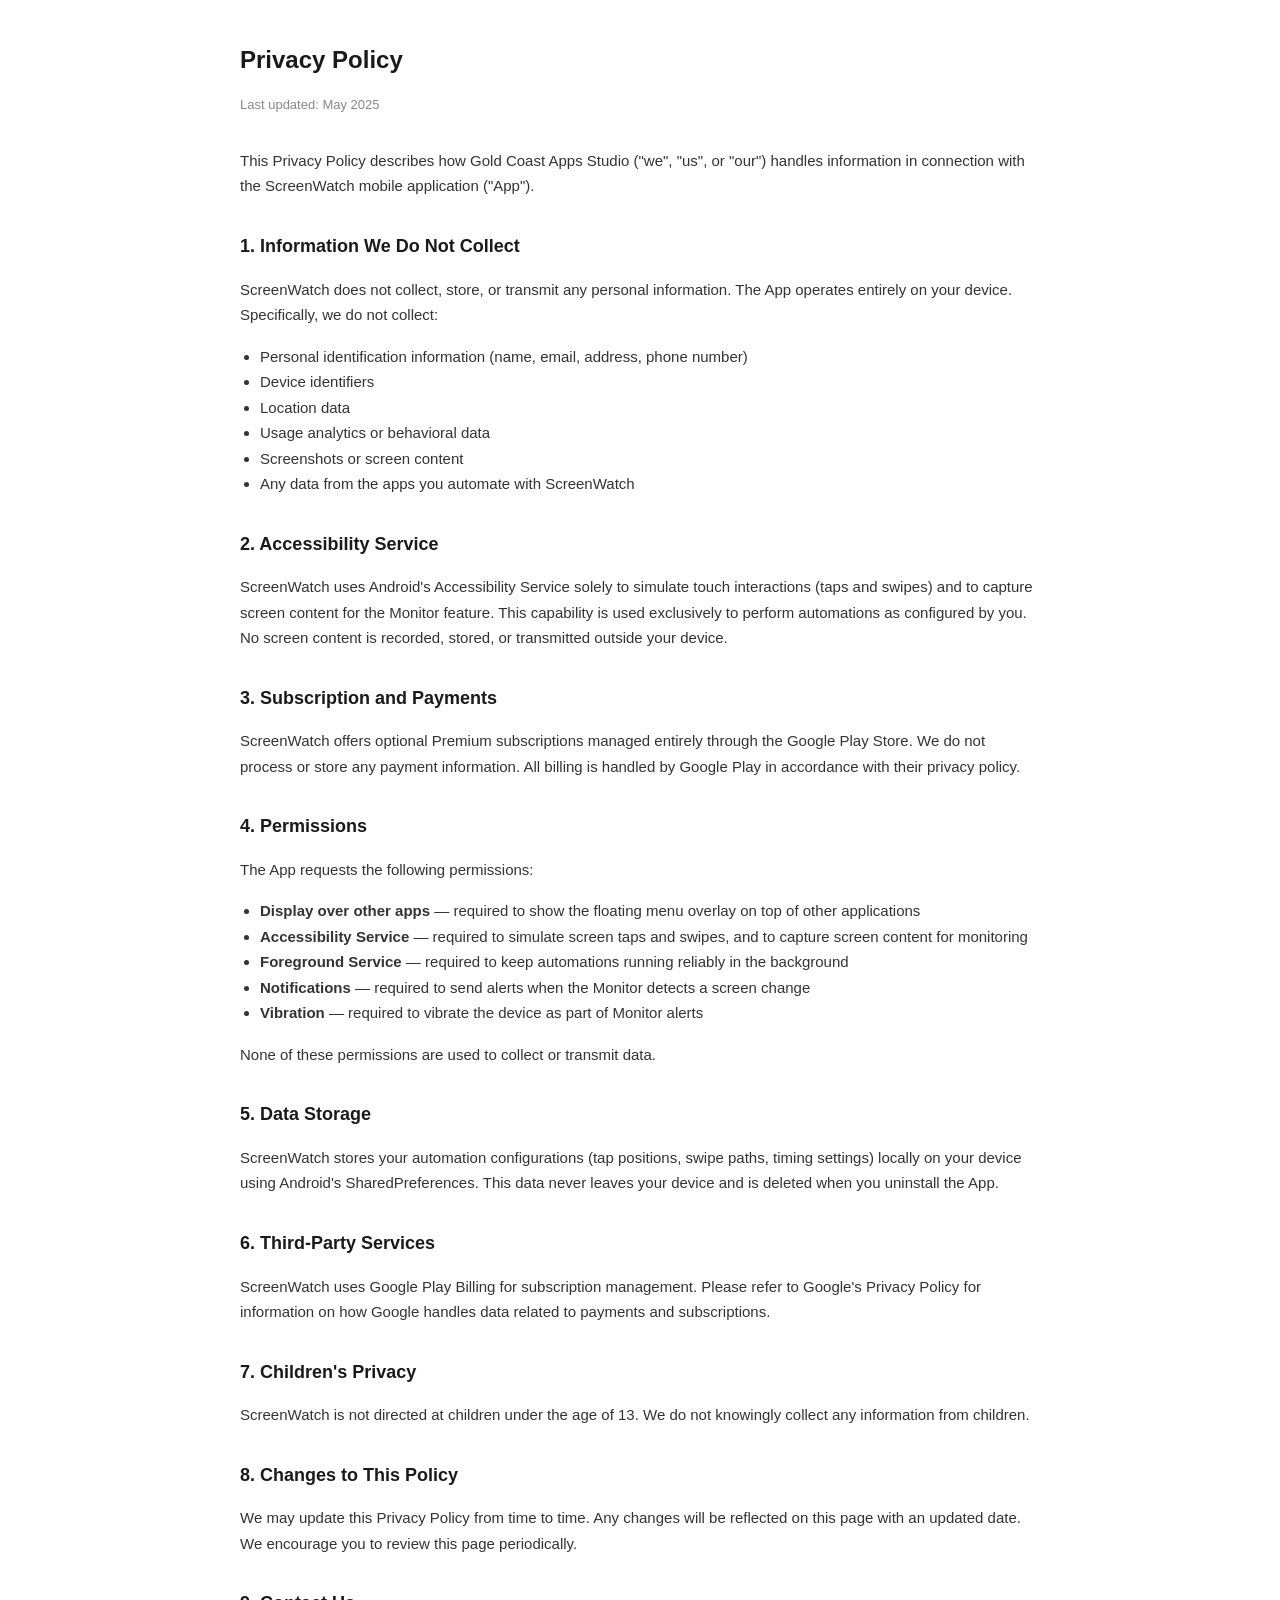
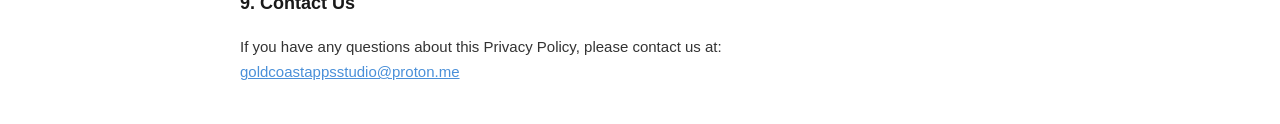
==== index.html @ 9b9a09e3 "Add files via upload" ====
<!DOCTYPE html>
<html lang="en">
<head>
    <meta charset="UTF-8">
    <meta name="viewport" content="width=device-width, initial-scale=1.0">
    <title>ScreenWatch - Privacy Policy</title>
    <style>
        body {
            font-family: -apple-system, BlinkMacSystemFont, 'Segoe UI', Roboto, sans-serif;
            max-width: 800px;
            margin: 0 auto;
            padding: 24px 16px;
            color: #1a1a1a;
            line-height: 1.7;
        }
        h1 { font-size: 24px; margin-bottom: 4px; }
        h2 { font-size: 18px; margin-top: 32px; margin-bottom: 8px; }
        p, li { font-size: 15px; color: #333; }
        ul { padding-left: 20px; }
        .date { color: #888; font-size: 13px; margin-bottom: 32px; }
        a { color: #4A90D9; }
    </style>
</head>
<body>

<h1>Privacy Policy</h1>
<p class="date">Last updated: May 2025</p>

<p>This Privacy Policy describes how Gold Coast Apps Studio ("we", "us", or "our") handles information in connection with the ScreenWatch mobile application ("App").</p>

<h2>1. Information We Do Not Collect</h2>
<p>ScreenWatch does not collect, store, or transmit any personal information. The App operates entirely on your device. Specifically, we do not collect:</p>
<ul>
    <li>Personal identification information (name, email, address, phone number)</li>
    <li>Device identifiers</li>
    <li>Location data</li>
    <li>Usage analytics or behavioral data</li>
    <li>Screenshots or screen content</li>
    <li>Any data from the apps you automate with ScreenWatch</li>
</ul>

<h2>2. Accessibility Service</h2>
<p>ScreenWatch uses Android's Accessibility Service solely to simulate touch interactions (taps and swipes) and to capture screen content for the Monitor feature. This capability is used exclusively to perform automations as configured by you. No screen content is recorded, stored, or transmitted outside your device.</p>

<h2>3. Subscription and Payments</h2>
<p>ScreenWatch offers optional Premium subscriptions managed entirely through the Google Play Store. We do not process or store any payment information. All billing is handled by Google Play in accordance with their privacy policy.</p>

<h2>4. Permissions</h2>
<p>The App requests the following permissions:</p>
<ul>
    <li><strong>Display over other apps</strong> — required to show the floating menu overlay on top of other applications</li>
    <li><strong>Accessibility Service</strong> — required to simulate screen taps and swipes, and to capture screen content for monitoring</li>
    <li><strong>Foreground Service</strong> — required to keep automations running reliably in the background</li>
    <li><strong>Notifications</strong> — required to send alerts when the Monitor detects a screen change</li>
    <li><strong>Vibration</strong> — required to vibrate the device as part of Monitor alerts</li>
</ul>
<p>None of these permissions are used to collect or transmit data.</p>

<h2>5. Data Storage</h2>
<p>ScreenWatch stores your automation configurations (tap positions, swipe paths, timing settings) locally on your device using Android's SharedPreferences. This data never leaves your device and is deleted when you uninstall the App.</p>

<h2>6. Third-Party Services</h2>
<p>ScreenWatch uses Google Play Billing for subscription management. Please refer to Google's Privacy Policy for information on how Google handles data related to payments and subscriptions.</p>

<h2>7. Children's Privacy</h2>
<p>ScreenWatch is not directed at children under the age of 13. We do not knowingly collect any information from children.</p>

<h2>8. Changes to This Policy</h2>
<p>We may update this Privacy Policy from time to time. Any changes will be reflected on this page with an updated date. We encourage you to review this page periodically.</p>

<h2>9. Contact Us</h2>
<p>If you have any questions about this Privacy Policy, please contact us at:<br>
<a href="mailto:goldcoastappsstudio@proton.me">goldcoastappsstudio@proton.me</a></p>

</body>
</html>
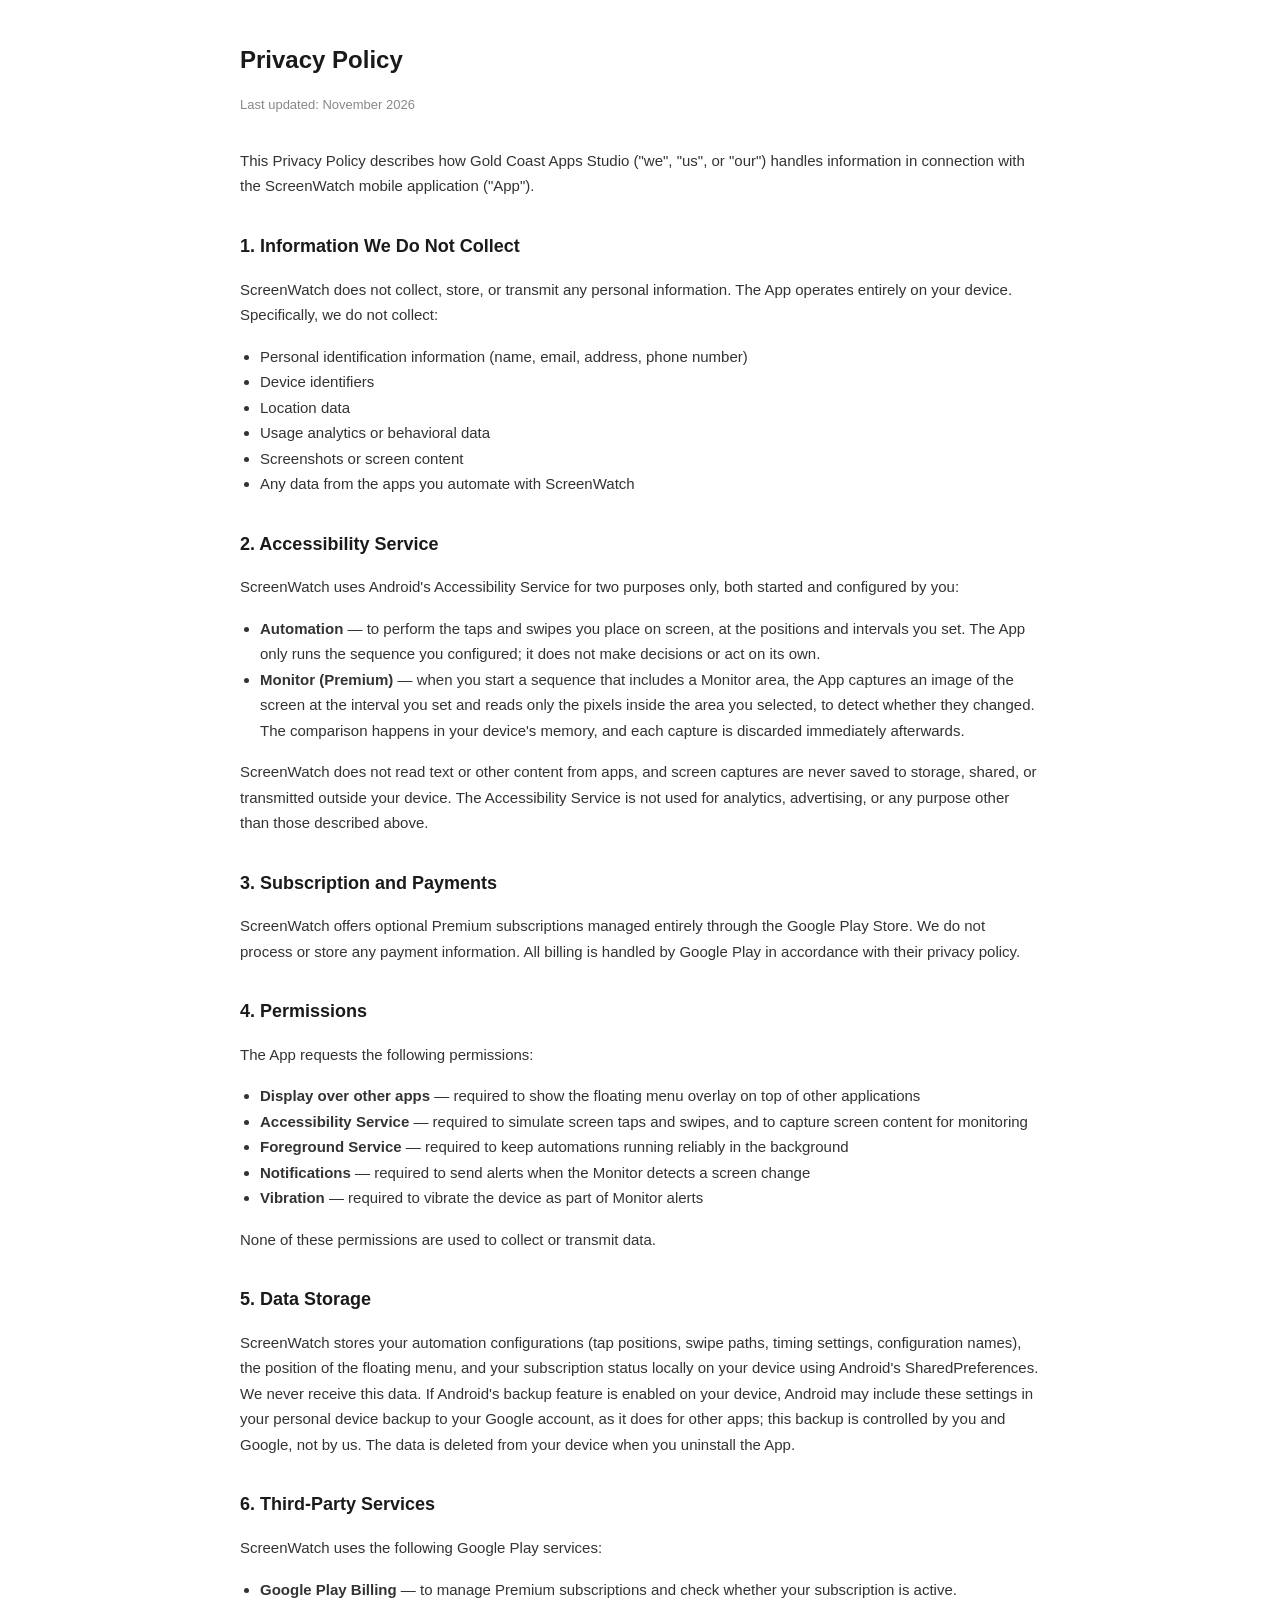
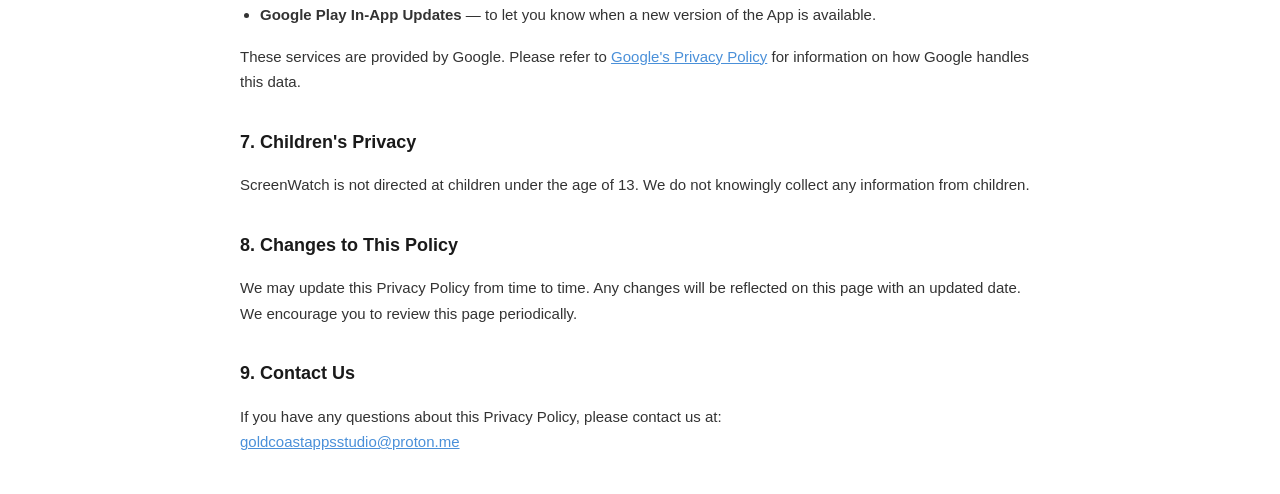
==== commit e9ff5ac2: "Revise Privacy Policy with updated information Updated the Privacy Policy to reflect the latest chan" ====
--- a/index.html
+++ b/index.html
@@ -24,7 +24,7 @@
 <body>
 
 <h1>Privacy Policy</h1>
-<p class="date">Last updated: May 2025</p>
+<p class="date">Last updated: November 2026</p>
 
 <p>This Privacy Policy describes how Gold Coast Apps Studio ("we", "us", or "our") handles information in connection with the ScreenWatch mobile application ("App").</p>
 
@@ -40,7 +40,12 @@
 </ul>
 
 <h2>2. Accessibility Service</h2>
-<p>ScreenWatch uses Android's Accessibility Service solely to simulate touch interactions (taps and swipes) and to capture screen content for the Monitor feature. This capability is used exclusively to perform automations as configured by you. No screen content is recorded, stored, or transmitted outside your device.</p>
+<p>ScreenWatch uses Android's Accessibility Service for two purposes only, both started and configured by you:</p>
+<ul>
+    <li><strong>Automation</strong> — to perform the taps and swipes you place on screen, at the positions and intervals you set. The App only runs the sequence you configured; it does not make decisions or act on its own.</li>
+    <li><strong>Monitor (Premium)</strong> — when you start a sequence that includes a Monitor area, the App captures an image of the screen at the interval you set and reads only the pixels inside the area you selected, to detect whether they changed. The comparison happens in your device's memory, and each capture is discarded immediately afterwards.</li>
+</ul>
+<p>ScreenWatch does not read text or other content from apps, and screen captures are never saved to storage, shared, or transmitted outside your device. The Accessibility Service is not used for analytics, advertising, or any purpose other than those described above.</p>
 
 <h2>3. Subscription and Payments</h2>
 <p>ScreenWatch offers optional Premium subscriptions managed entirely through the Google Play Store. We do not process or store any payment information. All billing is handled by Google Play in accordance with their privacy policy.</p>
@@ -57,10 +62,15 @@
 <p>None of these permissions are used to collect or transmit data.</p>
 
 <h2>5. Data Storage</h2>
-<p>ScreenWatch stores your automation configurations (tap positions, swipe paths, timing settings) locally on your device using Android's SharedPreferences. This data never leaves your device and is deleted when you uninstall the App.</p>
+<p>ScreenWatch stores your automation configurations (tap positions, swipe paths, timing settings, configuration names), the position of the floating menu, and your subscription status locally on your device using Android's SharedPreferences. We never receive this data. If Android's backup feature is enabled on your device, Android may include these settings in your personal device backup to your Google account, as it does for other apps; this backup is controlled by you and Google, not by us. The data is deleted from your device when you uninstall the App.</p>
 
 <h2>6. Third-Party Services</h2>
-<p>ScreenWatch uses Google Play Billing for subscription management. Please refer to Google's Privacy Policy for information on how Google handles data related to payments and subscriptions.</p>
+<p>ScreenWatch uses the following Google Play services:</p>
+<ul>
+    <li><strong>Google Play Billing</strong> — to manage Premium subscriptions and check whether your subscription is active.</li>
+    <li><strong>Google Play In-App Updates</strong> — to let you know when a new version of the App is available.</li>
+</ul>
+<p>These services are provided by Google. Please refer to <a href="https://policies.google.com/privacy">Google's Privacy Policy</a> for information on how Google handles this data.</p>
 
 <h2>7. Children's Privacy</h2>
 <p>ScreenWatch is not directed at children under the age of 13. We do not knowingly collect any information from children.</p>
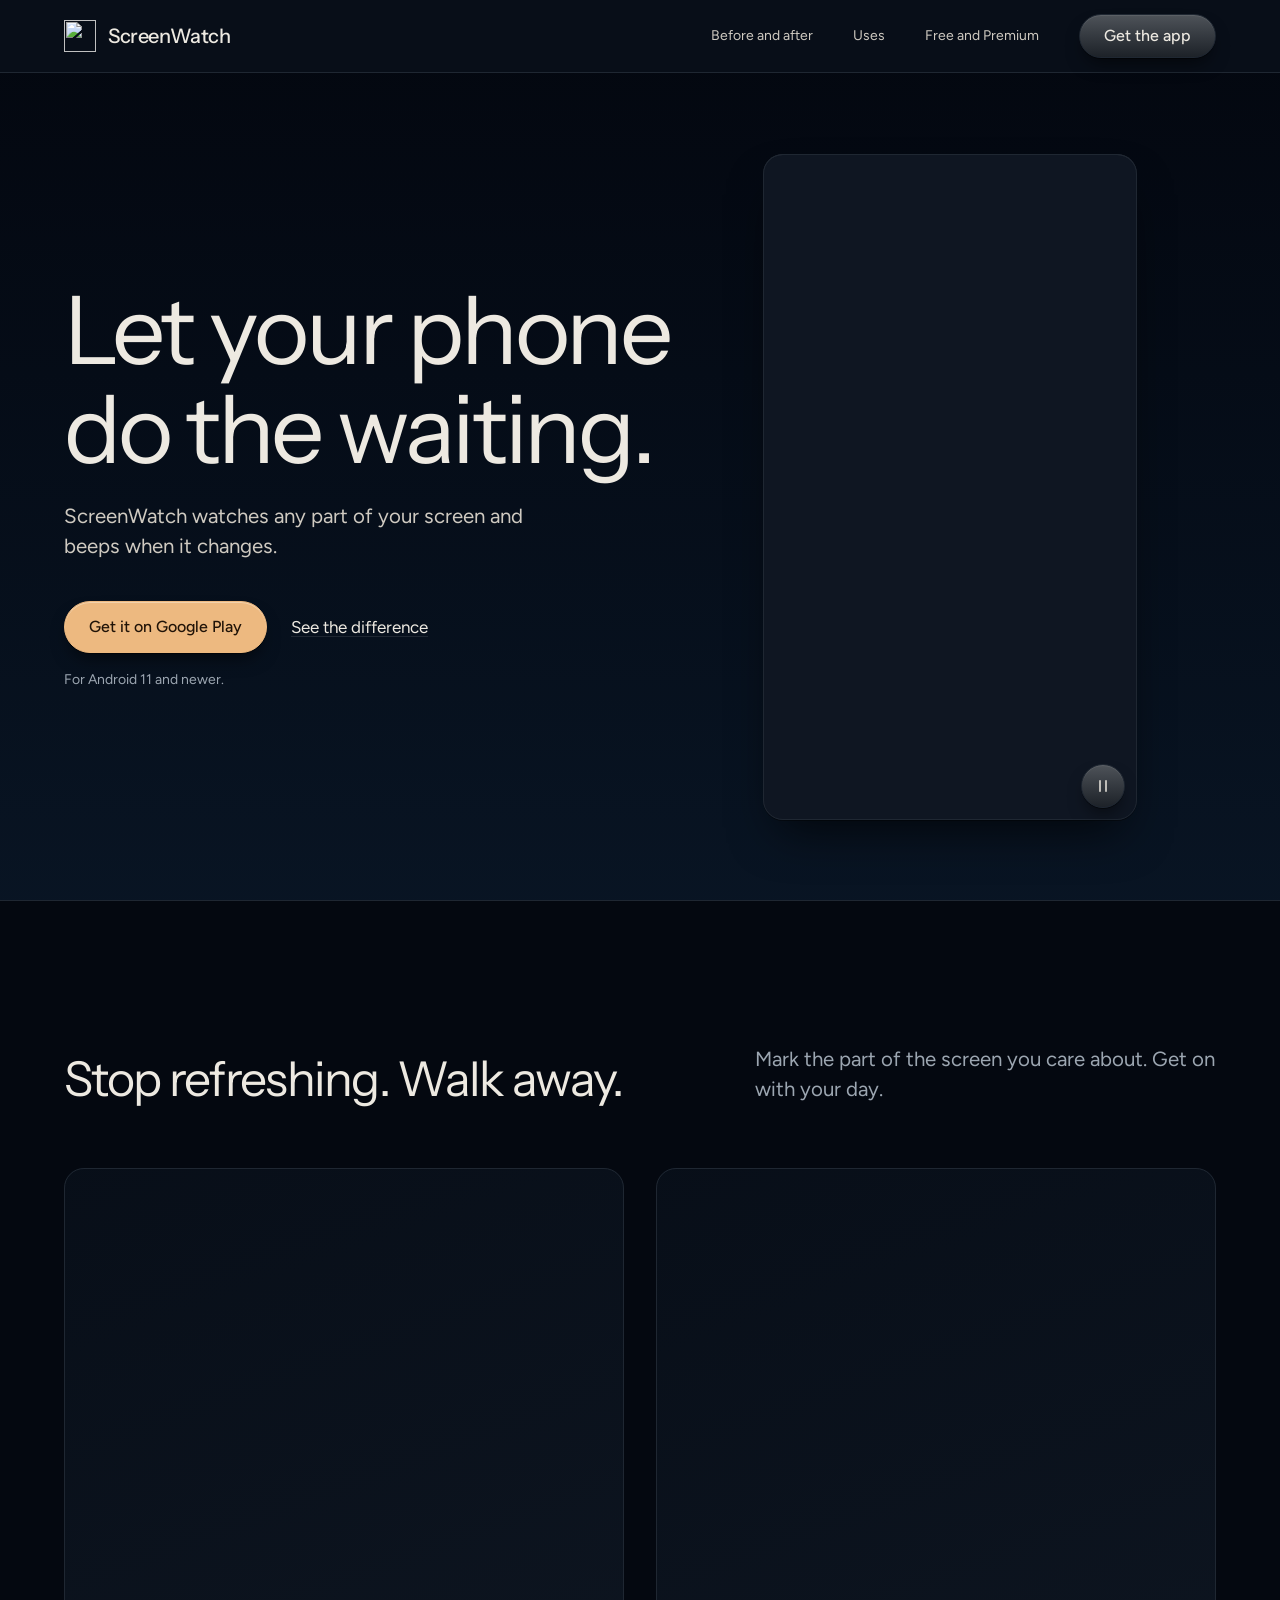
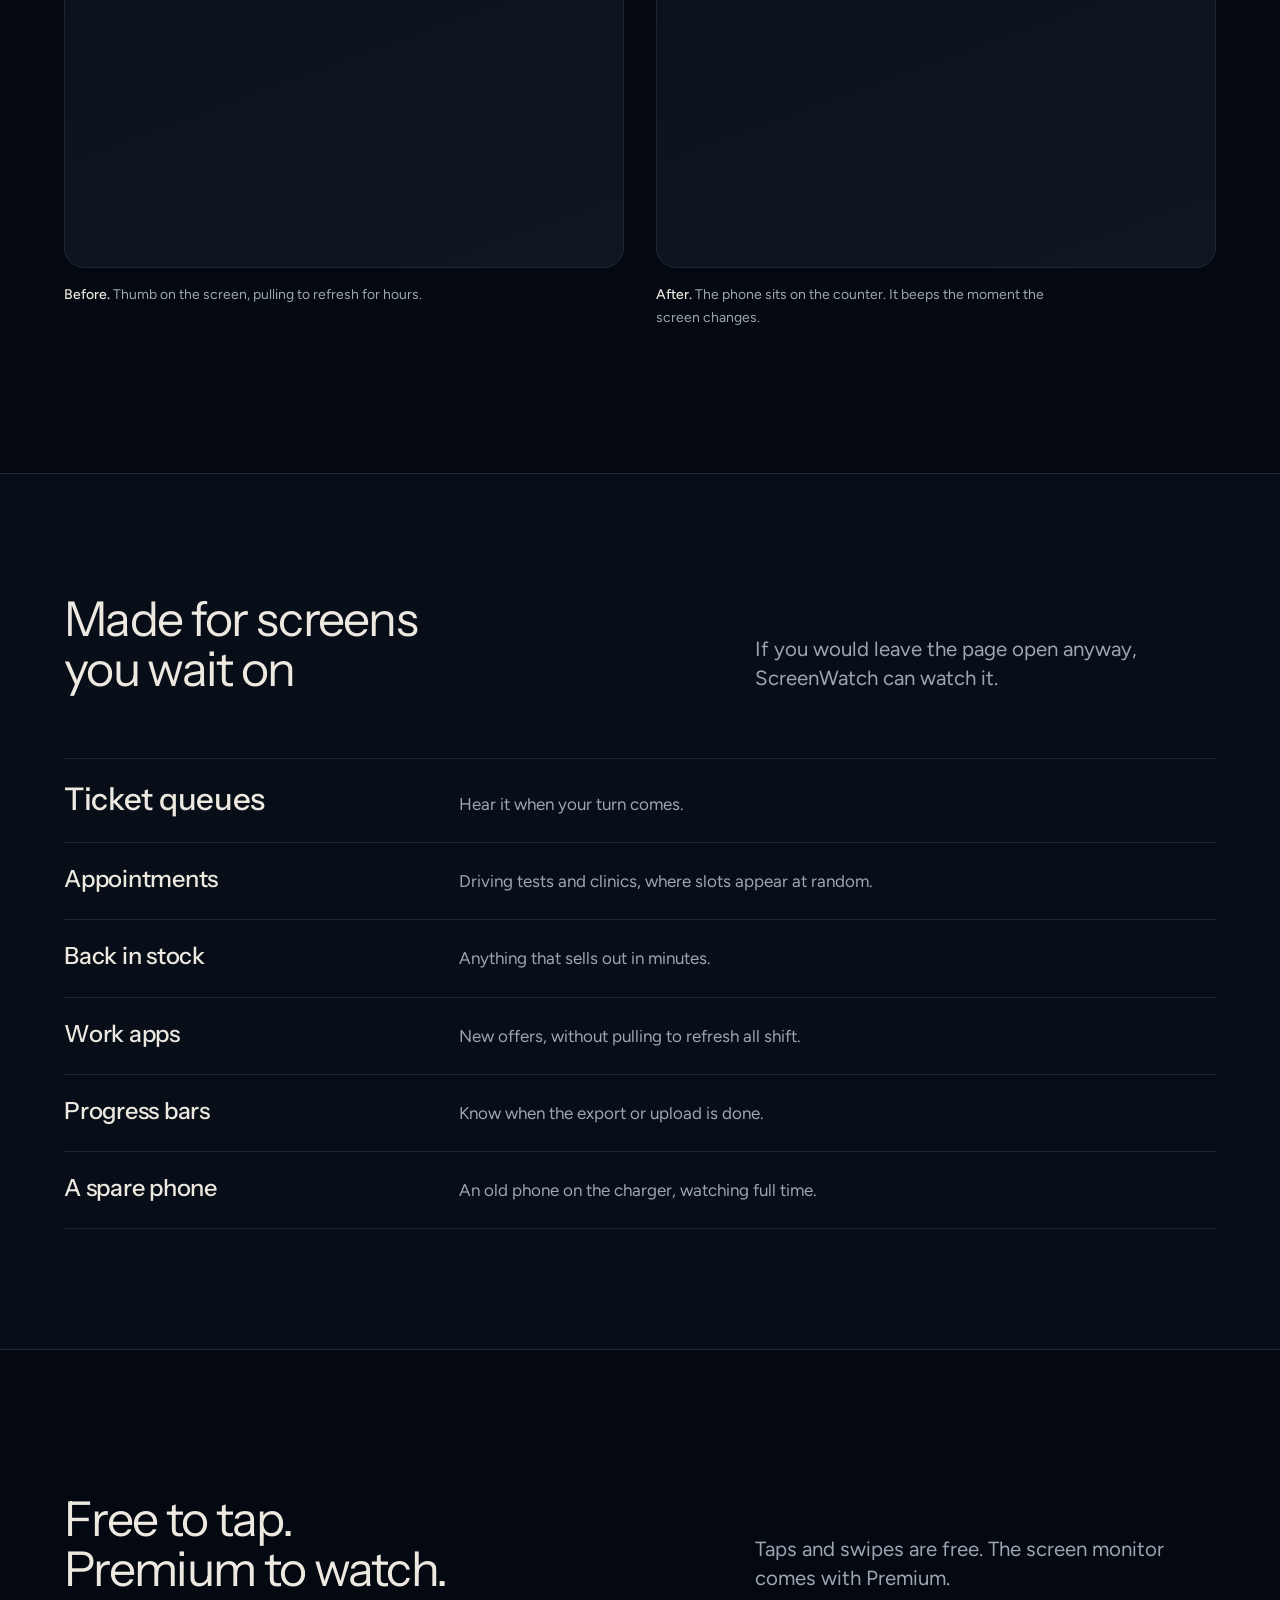
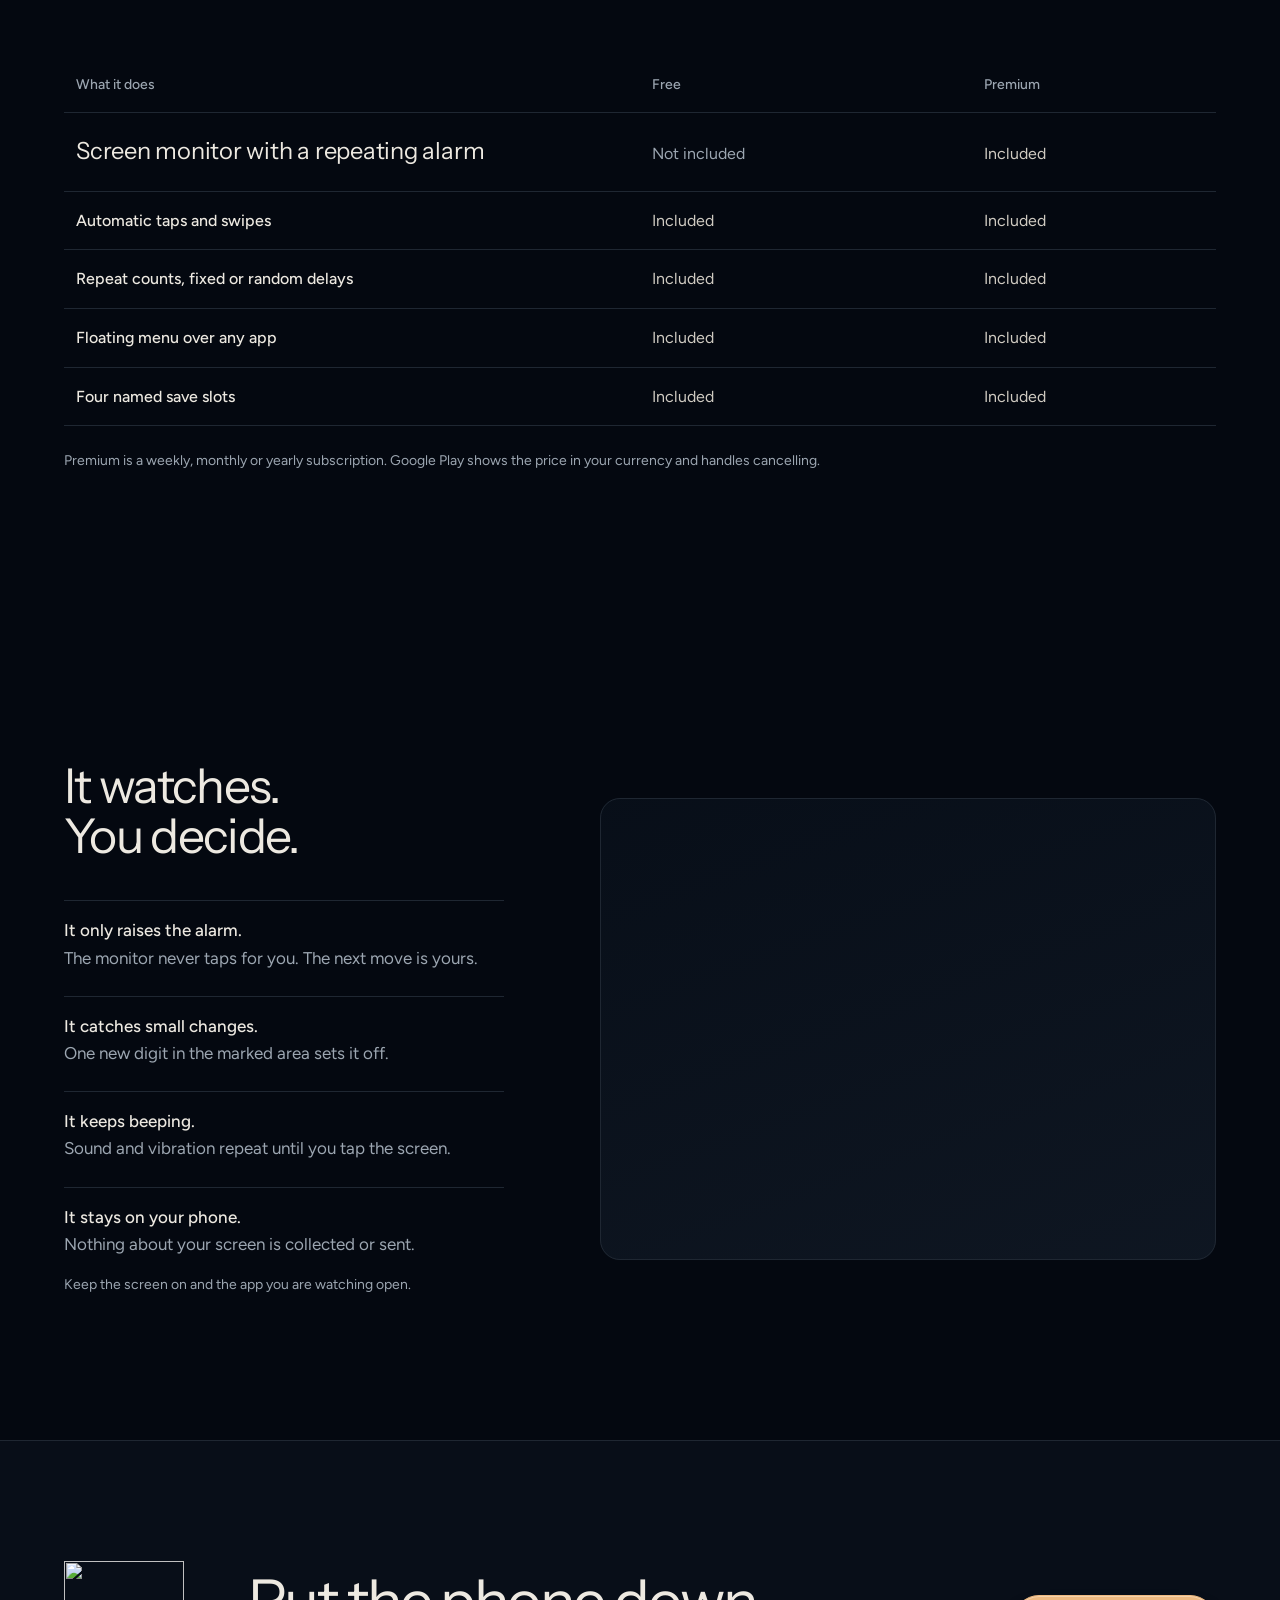
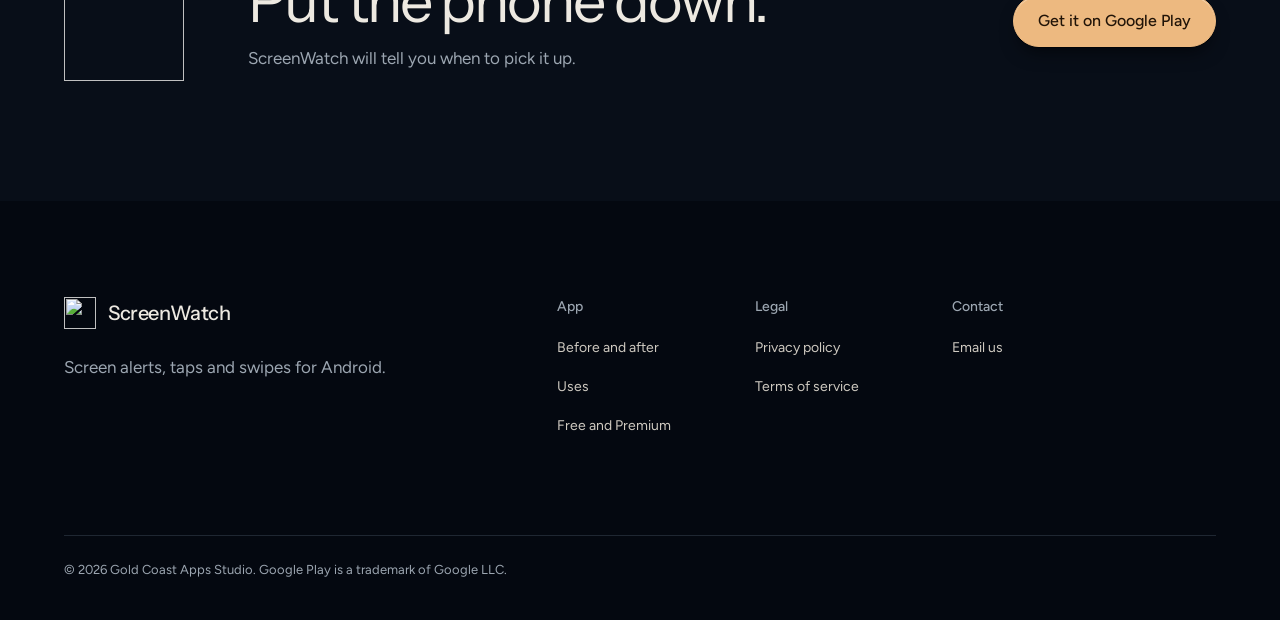
==== commit 49930c36: "Add files via upload" ====
--- a/index.html
+++ b/index.html
@@ -1,86 +1,195 @@
 <!DOCTYPE html>
 <html lang="en">
 <head>
-    <meta charset="UTF-8">
-    <meta name="viewport" content="width=device-width, initial-scale=1.0">
-    <title>ScreenWatch - Privacy Policy</title>
-    <style>
-        body {
-            font-family: -apple-system, BlinkMacSystemFont, 'Segoe UI', Roboto, sans-serif;
-            max-width: 800px;
-            margin: 0 auto;
-            padding: 24px 16px;
-            color: #1a1a1a;
-            line-height: 1.7;
-        }
-        h1 { font-size: 24px; margin-bottom: 4px; }
-        h2 { font-size: 18px; margin-top: 32px; margin-bottom: 8px; }
-        p, li { font-size: 15px; color: #333; }
-        ul { padding-left: 20px; }
-        .date { color: #888; font-size: 13px; margin-bottom: 32px; }
-        a { color: #4A90D9; }
-    </style>
+<meta charset="utf-8">
+<meta name="viewport" content="width=device-width, initial-scale=1">
+<title>ScreenWatch: let your phone do the waiting</title>
+<meta name="description" content="ScreenWatch watches any part of your Android screen and beeps when it changes. Automatic taps and swipes too.">
+<meta property="og:title" content="ScreenWatch: let your phone do the waiting">
+<meta property="og:description" content="Mark an area of your screen, walk away, and get an alarm the moment it changes.">
+<meta property="og:image" content="https://screenwatchapp.com/media/poster.jpg">
+<meta name="theme-color" content="#0b111d">
+<link rel="icon" href="media/logo.svg" type="image/svg+xml">
+<link rel="preconnect" href="https://fonts.googleapis.com">
+<link rel="preconnect" href="https://fonts.gstatic.com" crossorigin>
+<link href="https://fonts.googleapis.com/css2?family=Instrument+Sans:wght@400;500&family=Figtree:wght@400;500&display=swap" rel="stylesheet">
+<link rel="stylesheet" href="style.css">
 </head>
 <body>
 
-<h1>Privacy Policy</h1>
-<p class="date">Last updated: November 2026</p>
+<header class="nav">
+  <div class="container nav__inner">
+    <a class="wordmark" href="/"><img src="media/logo.svg" alt="" width="32" height="32">ScreenWatch</a>
+    <nav class="nav__links" aria-label="Main">
+      <a href="#before">Before and after</a>
+      <a href="#uses">Uses</a>
+      <a href="#plans">Free and Premium</a>
+      <a class="btn" href="https://play.google.com/store/apps/details?id=com.screenwatch.app">Get the app</a>
+    </nav>
+  </div>
+</header>
 
-<p>This Privacy Policy describes how Gold Coast Apps Studio ("we", "us", or "our") handles information in connection with the ScreenWatch mobile application ("App").</p>
+<main>
+  <section class="hero">
+    <div class="container hero__grid">
+      <div>
+        <h1>Let your phone do the waiting.</h1>
+        <p class="lead">ScreenWatch watches any part of your screen and beeps when it changes.</p>
+        <div class="hero__actions">
+          <a class="btn btn--primary" href="https://play.google.com/store/apps/details?id=com.screenwatch.app">Get it on Google Play</a>
+          <a class="link" href="#before">See the difference</a>
+        </div>
+        <p class="hero__meta">For Android 11 and newer.</p>
+      </div>
+      <div class="screen" data-slot="hero" data-kind="product" data-alt="The 30 second promo video, vertical">
+        <video data-keep autoplay muted loop playsinline preload="metadata" poster="media/poster.jpg" aria-label="Promo: a phone marks an area of the Offers screen, beeps while its owner showers, and a new job is accepted.">
+          <source src="media/promo.mp4" type="video/mp4">
+        </video>
+        <button class="screen__toggle" data-keep type="button" aria-pressed="false" aria-label="Pause video">
+          <svg class="i-pause" viewBox="0 0 24 24" fill="none" stroke="currentColor" stroke-width="2" stroke-linecap="round" aria-hidden="true"><path d="M8 5v14M16 5v14"/></svg>
+          <svg class="i-play" viewBox="0 0 24 24" fill="none" stroke="currentColor" stroke-width="2" stroke-linejoin="round" aria-hidden="true"><path d="M7 4l13 8-13 8z"/></svg>
+        </button>
+      </div>
+    </div>
+  </section>
 
-<h2>1. Information We Do Not Collect</h2>
-<p>ScreenWatch does not collect, store, or transmit any personal information. The App operates entirely on your device. Specifically, we do not collect:</p>
-<ul>
-    <li>Personal identification information (name, email, address, phone number)</li>
-    <li>Device identifiers</li>
-    <li>Location data</li>
-    <li>Usage analytics or behavioral data</li>
-    <li>Screenshots or screen content</li>
-    <li>Any data from the apps you automate with ScreenWatch</li>
-</ul>
+  <section class="section" id="before">
+    <div class="container">
+      <div class="head">
+        <h2>Stop refreshing. Walk away.</h2>
+        <p class="lead">Mark the part of the screen you care about. Get on with your day.</p>
+      </div>
+      <div class="pair">
+        <figure class="shot">
+          <div class="shot__frame" data-slot="before" data-kind="product" data-alt="Someone on the sofa staring at their phone, waiting">
+            <img src="media/before.jpg" width="720" height="1280" alt="A man slumped on a sofa at night, staring at his phone while a coffee goes cold." loading="lazy">
+          </div>
+          <figcaption><strong>Before.</strong> Thumb on the screen, pulling to refresh for hours.</figcaption>
+        </figure>
+        <figure class="shot">
+          <div class="shot__frame" data-slot="after" data-kind="product" data-alt="The phone beeping on the bathroom counter while its owner showers">
+            <img src="media/after.jpg" width="720" height="1280" alt="A phone on the bathroom counter sounding an alarm while its owner is in the shower." loading="lazy">
+          </div>
+          <figcaption><strong>After.</strong> The phone sits on the counter. It beeps the moment the screen changes.</figcaption>
+        </figure>
+      </div>
+    </div>
+  </section>
 
-<h2>2. Accessibility Service</h2>
-<p>ScreenWatch uses Android's Accessibility Service for two purposes only, both started and configured by you:</p>
-<ul>
-    <li><strong>Automation</strong> — to perform the taps and swipes you place on screen, at the positions and intervals you set. The App only runs the sequence you configured; it does not make decisions or act on its own.</li>
-    <li><strong>Monitor (Premium)</strong> — when you start a sequence that includes a Monitor area, the App captures an image of the screen at the interval you set and reads only the pixels inside the area you selected, to detect whether they changed. The comparison happens in your device's memory, and each capture is discarded immediately afterwards.</li>
-</ul>
-<p>ScreenWatch does not read text or other content from apps, and screen captures are never saved to storage, shared, or transmitted outside your device. The Accessibility Service is not used for analytics, advertising, or any purpose other than those described above.</p>
+  <section class="uses" id="uses">
+    <div class="container">
+      <div class="head">
+        <h2>Made for screens you wait on</h2>
+        <p class="lead">If you would leave the page open anyway, ScreenWatch can watch it.</p>
+      </div>
+      <ul class="index">
+        <li><h3>Ticket queues</h3><p>Hear it when your turn comes.</p></li>
+        <li><h3>Appointments</h3><p>Driving tests and clinics, where slots appear at random.</p></li>
+        <li><h3>Back in stock</h3><p>Anything that sells out in minutes.</p></li>
+        <li><h3>Work apps</h3><p>New offers, without pulling to refresh all shift.</p></li>
+        <li><h3>Progress bars</h3><p>Know when the export or upload is done.</p></li>
+        <li><h3>A spare phone</h3><p>An old phone on the charger, watching full time.</p></li>
+      </ul>
+    </div>
+  </section>
 
-<h2>3. Subscription and Payments</h2>
-<p>ScreenWatch offers optional Premium subscriptions managed entirely through the Google Play Store. We do not process or store any payment information. All billing is handled by Google Play in accordance with their privacy policy.</p>
+  <section class="section" id="plans">
+    <div class="container">
+      <div class="head">
+        <h2>Free to tap. Premium to watch.</h2>
+        <p class="lead">Taps and swipes are free. The screen monitor comes with Premium.</p>
+      </div>
+      <table class="plans__table">
+        <thead><tr><th scope="col">What it does</th><th scope="col">Free</th><th scope="col">Premium</th></tr></thead>
+        <tbody>
+          <tr class="lead-row"><th scope="row">Screen monitor with a repeating alarm</th><td class="no">Not included</td><td>Included</td></tr>
+          <tr><th scope="row">Automatic taps and swipes</th><td>Included</td><td>Included</td></tr>
+          <tr><th scope="row">Repeat counts, fixed or random delays</th><td>Included</td><td>Included</td></tr>
+          <tr><th scope="row">Floating menu over any app</th><td>Included</td><td>Included</td></tr>
+          <tr><th scope="row">Four named save slots</th><td>Included</td><td>Included</td></tr>
+        </tbody>
+      </table>
+      <p class="plans__note">Premium is a weekly, monthly or yearly subscription. Google Play shows the price in your currency and handles cancelling.</p>
+    </div>
+  </section>
 
-<h2>4. Permissions</h2>
-<p>The App requests the following permissions:</p>
-<ul>
-    <li><strong>Display over other apps</strong> — required to show the floating menu overlay on top of other applications</li>
-    <li><strong>Accessibility Service</strong> — required to simulate screen taps and swipes, and to capture screen content for monitoring</li>
-    <li><strong>Foreground Service</strong> — required to keep automations running reliably in the background</li>
-    <li><strong>Notifications</strong> — required to send alerts when the Monitor detects a screen change</li>
-    <li><strong>Vibration</strong> — required to vibrate the device as part of Monitor alerts</li>
-</ul>
-<p>None of these permissions are used to collect or transmit data.</p>
+  <section class="section" id="how">
+    <div class="container split">
+      <div>
+        <h2>It watches. You decide.</h2>
+        <ul class="facts">
+          <li><strong>It only raises the alarm.</strong><p>The monitor never taps for you. The next move is yours.</p></li>
+          <li><strong>It catches small changes.</strong><p>One new digit in the marked area sets it off.</p></li>
+          <li><strong>It keeps beeping.</strong><p>Sound and vibration repeat until you tap the screen.</p></li>
+          <li><strong>It stays on your phone.</strong><p>Nothing about your screen is collected or sent.</p></li>
+        </ul>
+        <p class="hero__meta">Keep the screen on and the app you are watching open.</p>
+      </div>
+      <figure class="shot">
+        <div class="shot__frame" data-slot="accepted" data-kind="product" data-alt="An Offers screen showing a new job, accepted">
+          <img src="media/accepted.jpg" width="720" height="1280" alt="An Offers screen on a phone showing a new job with an Accepted button." loading="lazy">
+        </div>
+      </figure>
+    </div>
+  </section>
 
-<h2>5. Data Storage</h2>
-<p>ScreenWatch stores your automation configurations (tap positions, swipe paths, timing settings, configuration names), the position of the floating menu, and your subscription status locally on your device using Android's SharedPreferences. We never receive this data. If Android's backup feature is enabled on your device, Android may include these settings in your personal device backup to your Google account, as it does for other apps; this backup is controlled by you and Google, not by us. The data is deleted from your device when you uninstall the App.</p>
+  <section class="close">
+    <div class="container close__inner">
+      <img src="media/logo.svg" alt="" width="120" height="120">
+      <div>
+        <h2>Put the phone down.</h2>
+        <p>ScreenWatch will tell you when to pick it up.</p>
+      </div>
+      <a class="btn btn--primary" href="https://play.google.com/store/apps/details?id=com.screenwatch.app">Get it on Google Play</a>
+    </div>
+  </section>
+</main>
 
-<h2>6. Third-Party Services</h2>
-<p>ScreenWatch uses the following Google Play services:</p>
-<ul>
-    <li><strong>Google Play Billing</strong> — to manage Premium subscriptions and check whether your subscription is active.</li>
-    <li><strong>Google Play In-App Updates</strong> — to let you know when a new version of the App is available.</li>
-</ul>
-<p>These services are provided by Google. Please refer to <a href="https://policies.google.com/privacy">Google's Privacy Policy</a> for information on how Google handles this data.</p>
+<footer class="footer">
+  <div class="container">
+    <div class="footer__grid">
+      <div class="footer__brand">
+        <a class="wordmark" href="/"><img src="media/logo.svg" alt="" width="32" height="32">ScreenWatch</a>
+        <p>Screen alerts, taps and swipes for Android.</p>
+      </div>
+      <div class="footer__col">
+        <h2>App</h2>
+        <ul>
+          <li><a href="#before">Before and after</a></li>
+          <li><a href="#uses">Uses</a></li>
+          <li><a href="#plans">Free and Premium</a></li>
+        </ul>
+      </div>
+      <div class="footer__col">
+        <h2>Legal</h2>
+        <ul>
+          <li><a href="privacy.html">Privacy policy</a></li>
+          <li><a href="terms.html">Terms of service</a></li>
+        </ul>
+      </div>
+      <div class="footer__col">
+        <h2>Contact</h2>
+        <ul>
+          <li><a href="mailto:goldcoastappsstudio@proton.me">Email us</a></li>
+        </ul>
+      </div>
+    </div>
+    <p class="footer__legal">© 2026 Gold Coast Apps Studio. Google Play is a trademark of Google LLC.</p>
+  </div>
+</footer>
 
-<h2>7. Children's Privacy</h2>
-<p>ScreenWatch is not directed at children under the age of 13. We do not knowingly collect any information from children.</p>
-
-<h2>8. Changes to This Policy</h2>
-<p>We may update this Privacy Policy from time to time. Any changes will be reflected on this page with an updated date. We encourage you to review this page periodically.</p>
-
-<h2>9. Contact Us</h2>
-<p>If you have any questions about this Privacy Policy, please contact us at:<br>
-<a href="mailto:goldcoastappsstudio@proton.me">goldcoastappsstudio@proton.me</a></p>
-
+<script>
+(() => {
+  const v = document.querySelector('.screen video');
+  const b = document.querySelector('.screen__toggle');
+  if (!v || !b) return;
+  const set = (paused) => { b.setAttribute('aria-pressed', String(paused)); b.setAttribute('aria-label', paused ? 'Play video' : 'Pause video'); };
+  if (matchMedia('(prefers-reduced-motion: reduce)').matches) { v.removeAttribute('autoplay'); v.pause(); set(true); }
+  b.addEventListener('click', () => { if (v.paused) { v.play(); set(false); } else { v.pause(); set(true); } });
+  new IntersectionObserver(([e]) => { if (b.getAttribute('aria-pressed') === 'true') return; e.isIntersecting ? v.play().catch(() => {}) : v.pause(); }).observe(v);
+})();
+</script>
+<script>window.hallmarkSlots = (m) => { for (const [k, v] of Object.entries(m)) { const s = document.querySelector(`[data-slot="${k}"]`); if (!s) continue; const im = new Image(); im.src = typeof v === 'string' ? v : v.src; im.alt = (typeof v === 'object' && v.alt) || s.dataset.alt || ''; s.querySelectorAll(':scope > img').forEach((o) => o.remove()); s.prepend(im); } };
+document.querySelectorAll('[data-slot] img').forEach((i) => { if (i.complete && !i.naturalWidth) i.remove(); else i.addEventListener('error', () => i.remove(), { once: true }); });</script>
 </body>
 </html>
--- a/style.css
+++ b/style.css
@@ -0,0 +1,150 @@
+/* Hallmark · shape: Marquee Hero (swapped: Counter hero carries the promo video) · genre: atmospheric · theme: Ribbon (deal 3/3, seed screenwatch-android-app-watches-54d4·0ea6ecc1·2026-11-22·r0) · job: try · draw: b9c7cf
+ * hero: Counter · nav: slab · footer: index columns · imagery: the user's promo video and four of its frames (product, data-kind) · signature: the promo video playing beside the headline, the download under it · ribbon: two-in-the-morning
+ * axes: dark/grotesk-sans/amber · posture: committed · contrast: pass · fold: pass · v2.0.0 */
+/* Hallmark · pre-emit critique: P4 H4 E4 S4 R5 V4 · weakest: P, the page argues "walk away" through the before and after pair instead of a feature list */
+/* answered: photo treatment off on the user's own illustrated frames (data-kind="product"); a sepia wash would muddy their flat colours */
+@import url("./tokens.css");
+@import url("./base.css");
+
+/* Ribbon, two-in-the-morning colourway */
+:root {
+  color-scheme: dark;
+  --color-paper: oklch(13.2% 0.022 258); --color-paper-2: oklch(16.4% 0.024 258); --color-paper-3: oklch(20% 0.026 258);
+  --color-ink: oklch(93.5% 0.012 85); --color-ink-2: oklch(84% 0.014 85); --color-muted: oklch(72% 0.02 255);
+  --color-rule: oklch(27% 0.024 258); --color-rule-2: oklch(22% 0.024 258);
+  --color-accent: oklch(82% 0.095 68); --color-accent-soft: oklch(30% 0.04 68); --color-accent-ink: oklch(20% 0.03 62); --color-focus: oklch(84% 0.13 68);
+  --color-sky: oklch(19% 0.035 255);
+  --metal-hi: oklch(44% 0.012 255); --metal-lo: oklch(25% 0.014 255);
+  --edge-light: inset 0 1px 0 oklch(100% 0 0 / 0.08); --edge-light-strong: inset 0 1px 0 oklch(100% 0 0 / 0.35);
+  --shadow-part: 0 1px 0 oklch(0% 0 0 / 0.5), 0 10px 18px -6px oklch(0% 0 0 / 0.6);
+  --shadow-panel: 0 1px 0 oklch(0% 0 0 / 0.4), 0 24px 48px -16px oklch(0% 0 0 / 0.7);
+}
+
+body { font-size: 1.0625rem; line-height: 1.6; }
+p { color: var(--color-muted); }
+h1, h2, h3 { color: var(--color-ink); line-height: 1.04; }
+h3 { font-weight: 500; letter-spacing: -0.01em; }
+.section { padding-block: var(--section-gap); }
+
+/* controls */
+.btn { display: inline-flex; align-items: center; gap: var(--space-xs); min-height: 52px; padding: 0 var(--space-lg); border: var(--rule-hair) solid var(--color-rule); border-radius: var(--radius-pill); background: linear-gradient(var(--metal-hi), var(--metal-lo)); box-shadow: var(--edge-light), var(--shadow-part); color: var(--color-ink); font: 500 var(--text-md)/1 var(--font-body); white-space: nowrap; text-decoration: none; cursor: pointer; transition: background-color var(--dur-short) var(--ease-out), transform var(--dur-micro) var(--ease-out), filter var(--dur-short) var(--ease-out); }
+.btn:hover { filter: brightness(1.12); }
+.btn:active { transform: translateY(1px); }
+.btn[aria-disabled="true"] { opacity: 0.55; cursor: not-allowed; transform: none; }
+.btn:focus-visible { outline: 2px solid var(--color-focus); outline-offset: 3px; }
+.btn--primary { background: var(--color-accent); border-color: var(--color-accent); color: var(--color-accent-ink); box-shadow: var(--edge-light-strong), var(--shadow-part); }
+.btn svg { width: 20px; height: 20px; flex-shrink: 0; }
+.link { color: var(--color-ink); text-decoration: underline; text-decoration-color: var(--color-rule); }
+.link:hover { text-decoration-color: var(--color-accent); }
+.link:focus-visible { outline: 2px solid var(--color-focus); outline-offset: 2px; }
+
+/* nav: slab */
+.nav { position: sticky; top: 0; z-index: var(--z-sticky-nav); background: var(--color-paper-2); border-bottom: var(--rule-hair) solid var(--color-rule); }
+.nav__inner { display: flex; align-items: center; justify-content: space-between; gap: var(--space-lg); min-height: 72px; }
+.wordmark { display: inline-flex; align-items: center; gap: var(--space-sm); color: var(--color-ink); font: 500 var(--text-lg)/1 var(--font-display); letter-spacing: -0.02em; text-decoration: none; }
+.wordmark img { width: 32px; height: 32px; }
+.wordmark:focus-visible { outline: 2px solid var(--color-focus); outline-offset: 4px; }
+.nav__links { display: flex; align-items: center; gap: var(--space-xl); }
+.nav__links a:not(.btn) { color: var(--color-ink-2); font-size: var(--text-sm); text-decoration: none; }
+.nav__links a:not(.btn):hover { color: var(--color-ink); }
+.nav__links a:not(.btn):focus-visible { outline: 2px solid var(--color-focus); outline-offset: 4px; }
+.nav .btn { min-height: 44px; }
+
+/* hero: Counter */
+.hero { background: linear-gradient(var(--color-paper), var(--color-sky)); border-bottom: var(--rule-hair) solid var(--color-rule); }
+.hero__grid { display: grid; grid-template-columns: minmax(0, 7fr) minmax(0, 5fr); gap: var(--space-2xl); align-items: center; min-height: calc(100svh - 73px); padding-block: var(--space-2xl); }
+.hero h1 { font-size: clamp(3.5rem, 7.4vw, 7rem); max-width: 11ch; }
+.hero .lead { margin-top: var(--space-lg); color: var(--color-ink-2); max-width: 36ch; }
+.hero__actions { display: flex; flex-wrap: wrap; align-items: center; gap: var(--space-lg); margin-top: var(--space-xl); }
+.hero__meta { margin-top: var(--space-md); font-size: var(--text-sm); }
+.screen { position: relative; justify-self: start; width: min(100%, calc(min(74svh, 720px) * 9 / 16)); aspect-ratio: 9 / 16; border-radius: var(--radius-card); overflow: hidden; background: var(--color-paper-3); box-shadow: var(--edge-light), var(--shadow-panel); outline: 1px solid var(--color-rule); outline-offset: -1px; }
+.screen video { position: absolute; inset: 0; width: 100%; height: 100%; object-fit: cover; }
+.screen__toggle { position: absolute; right: var(--space-sm); bottom: var(--space-sm); z-index: var(--z-raised); display: inline-grid; place-items: center; width: 44px; height: 44px; padding: 0; border: var(--rule-hair) solid var(--color-rule); border-radius: var(--radius-pill); background: linear-gradient(var(--metal-hi), var(--metal-lo)); box-shadow: var(--edge-light), var(--shadow-part); color: var(--color-ink); cursor: pointer; transition: transform var(--dur-micro) var(--ease-out); }
+.screen__toggle:active { transform: translateY(1px); }
+.screen__toggle:focus-visible { outline: 2px solid var(--color-focus); outline-offset: 2px; }
+.screen__toggle svg { width: 18px; height: 18px; }
+.screen__toggle .i-play { display: none; }
+.screen__toggle[aria-pressed="true"] .i-play { display: block; }
+.screen__toggle[aria-pressed="true"] .i-pause { display: none; }
+
+/* head block */
+.head { display: grid; grid-template-columns: repeat(12, minmax(0, 1fr)); gap: var(--space-md) var(--gap-columns); margin-bottom: var(--space-2xl); align-items: end; }
+.head h2 { grid-column: 1 / 7; }
+.head .lead { grid-column: 8 / 13; color: var(--color-muted); }
+
+/* before and after */
+.pair { display: grid; grid-template-columns: repeat(2, minmax(0, 1fr)); gap: var(--gap-columns); }
+.shot { margin: 0; }
+.shot__frame { aspect-ratio: 4 / 5; min-height: 440px; border-radius: var(--radius-card); outline: 1px solid var(--color-rule); outline-offset: -1px; }
+.shot__frame > img { object-position: 50% 60%; }
+[data-slot="after"] > img { object-position: 50% 75%; }
+[data-kind="product"] > img { filter: none; }
+.shot figcaption { margin-top: var(--space-md); font-size: var(--text-sm); color: var(--color-muted); max-width: 44ch; }
+.shot figcaption strong { color: var(--color-ink); font-weight: 500; }
+
+/* uses: index */
+.uses { background: var(--color-paper-2); border-block: var(--rule-hair) solid var(--color-rule); padding-block: var(--section-gap-s); }
+.index { list-style: none; margin: 0; padding: 0; border-top: var(--rule-hair) solid var(--color-rule); }
+.index li { display: grid; grid-template-columns: repeat(12, minmax(0, 1fr)); gap: var(--gap-columns); align-items: baseline; padding-block: var(--space-lg); border-bottom: var(--rule-hair) solid var(--color-rule); }
+.index h3 { grid-column: 1 / 5; }
+.index p { grid-column: 5 / 12; }
+.index li:first-child h3 { font-size: var(--text-2xl); }
+
+/* free and premium: table */
+.plans__table { width: 100%; border-collapse: collapse; font-size: var(--text-md); }
+.plans__table th, .plans__table td { padding: var(--space-md) var(--space-sm); border-bottom: var(--rule-hair) solid var(--color-rule); text-align: left; vertical-align: baseline; }
+.plans__table thead th { color: var(--color-muted); font-size: var(--text-sm); font-weight: 500; }
+.plans__table tbody th { color: var(--color-ink); font-weight: 500; width: 50%; }
+.plans__table td { color: var(--color-ink-2); }
+.plans__table td.no { color: var(--color-muted); }
+.plans__table tr.lead-row th, .plans__table tr.lead-row td { padding-block: var(--space-lg); }
+.plans__table tr.lead-row th { font: 400 var(--text-title)/1.2 var(--font-display); letter-spacing: -0.01em; }
+.plans__note { margin-top: var(--space-lg); font-size: var(--text-sm); }
+
+/* split: it only watches */
+.split { display: grid; grid-template-columns: minmax(0, 5fr) minmax(0, 7fr); gap: var(--space-3xl); align-items: center; }
+.split .shot__frame { aspect-ratio: 4 / 3; min-height: 440px; }
+.split .shot__frame > img { object-position: 50% 30%; }
+.facts { list-style: none; margin: var(--space-xl) 0 0; padding: 0; display: grid; gap: var(--space-lg); }
+.facts li { padding-top: var(--space-md); border-top: var(--rule-hair) solid var(--color-rule); }
+.facts strong { display: block; color: var(--color-ink); font-weight: 500; }
+
+/* close: band */
+.close { background: var(--color-paper-2); border-top: var(--rule-hair) solid var(--color-rule); padding-block: var(--section-gap-s); }
+.close__inner { display: grid; grid-template-columns: auto minmax(0, 1fr) auto; gap: var(--space-2xl); align-items: center; }
+.close__inner img { width: 120px; height: 120px; }
+.close h2 { font-size: var(--text-display-s); }
+.close p { margin-top: var(--space-sm); }
+
+/* footer: index columns */
+.footer { padding-block: var(--space-3xl) var(--space-xl); }
+.footer__grid { display: grid; grid-template-columns: repeat(12, minmax(0, 1fr)); gap: var(--space-xl) var(--gap-columns); }
+.footer__brand { grid-column: 1 / 6; }
+.footer__brand p { margin-top: var(--space-md); max-width: 32ch; }
+.footer__col { grid-column: span 2; }
+.footer__col h2 { font: 500 var(--text-sm)/1.4 var(--font-body); letter-spacing: 0; color: var(--color-muted); margin-bottom: var(--space-md); }
+.footer__col ul { list-style: none; margin: 0; padding: 0; display: grid; gap: var(--space-sm); }
+.footer__col a { color: var(--color-ink-2); font-size: var(--text-sm); text-decoration: none; }
+.footer__col a:hover { color: var(--color-ink); text-decoration: underline; text-decoration-color: var(--color-accent); }
+.footer__col a:focus-visible { outline: 2px solid var(--color-focus); outline-offset: 2px; }
+.footer__legal { margin-top: var(--space-3xl); padding-top: var(--space-lg); border-top: var(--rule-hair) solid var(--color-rule); font-size: var(--text-xs); }
+
+@media (max-width: 60rem) {
+  .nav__links a:not(.btn) { display: none; }
+  .hero__grid { grid-template-columns: minmax(0, 1fr); gap: var(--space-xl); min-height: 0; padding-block: var(--space-2xl) var(--space-3xl); }
+  .screen { width: min(100%, 340px); }
+  .head { grid-template-columns: minmax(0, 1fr); }
+  .head h2, .head .lead { grid-column: 1 / -1; }
+  .pair, .split { grid-template-columns: minmax(0, 1fr); gap: var(--space-2xl); }
+  .shot__frame, .split .shot__frame { min-height: 0; }
+  .index li { grid-template-columns: minmax(0, 1fr); gap: var(--space-xs); }
+  .index h3, .index p { grid-column: 1 / -1; }
+  .close__inner { grid-template-columns: minmax(0, 1fr); gap: var(--space-xl); }
+  .close__inner img { width: 80px; height: 80px; }
+  .footer__brand { grid-column: 1 / -1; }
+  .footer__col { grid-column: span 4; }
+}
+@media (max-width: 40rem) {
+  .footer__col { grid-column: 1 / -1; }
+  .plans__table th, .plans__table td { padding-inline: var(--space-2xs); }
+}
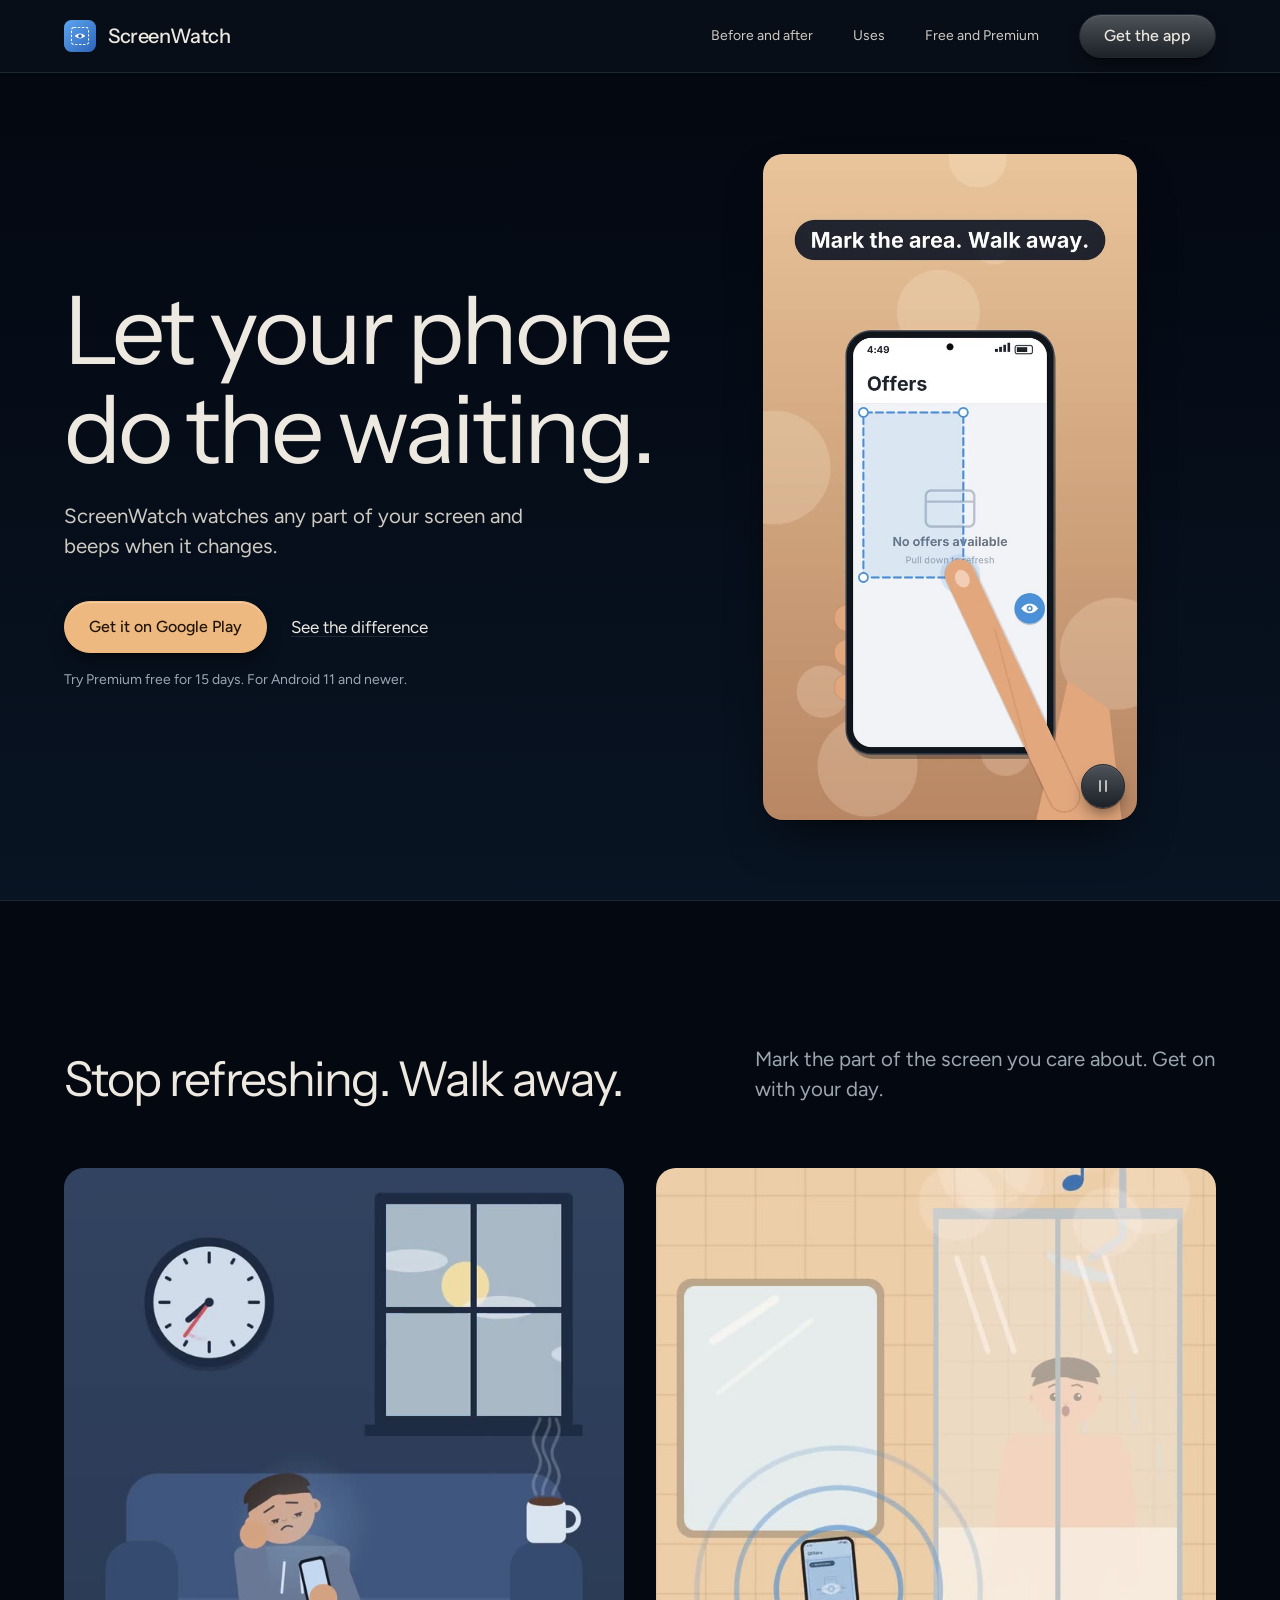
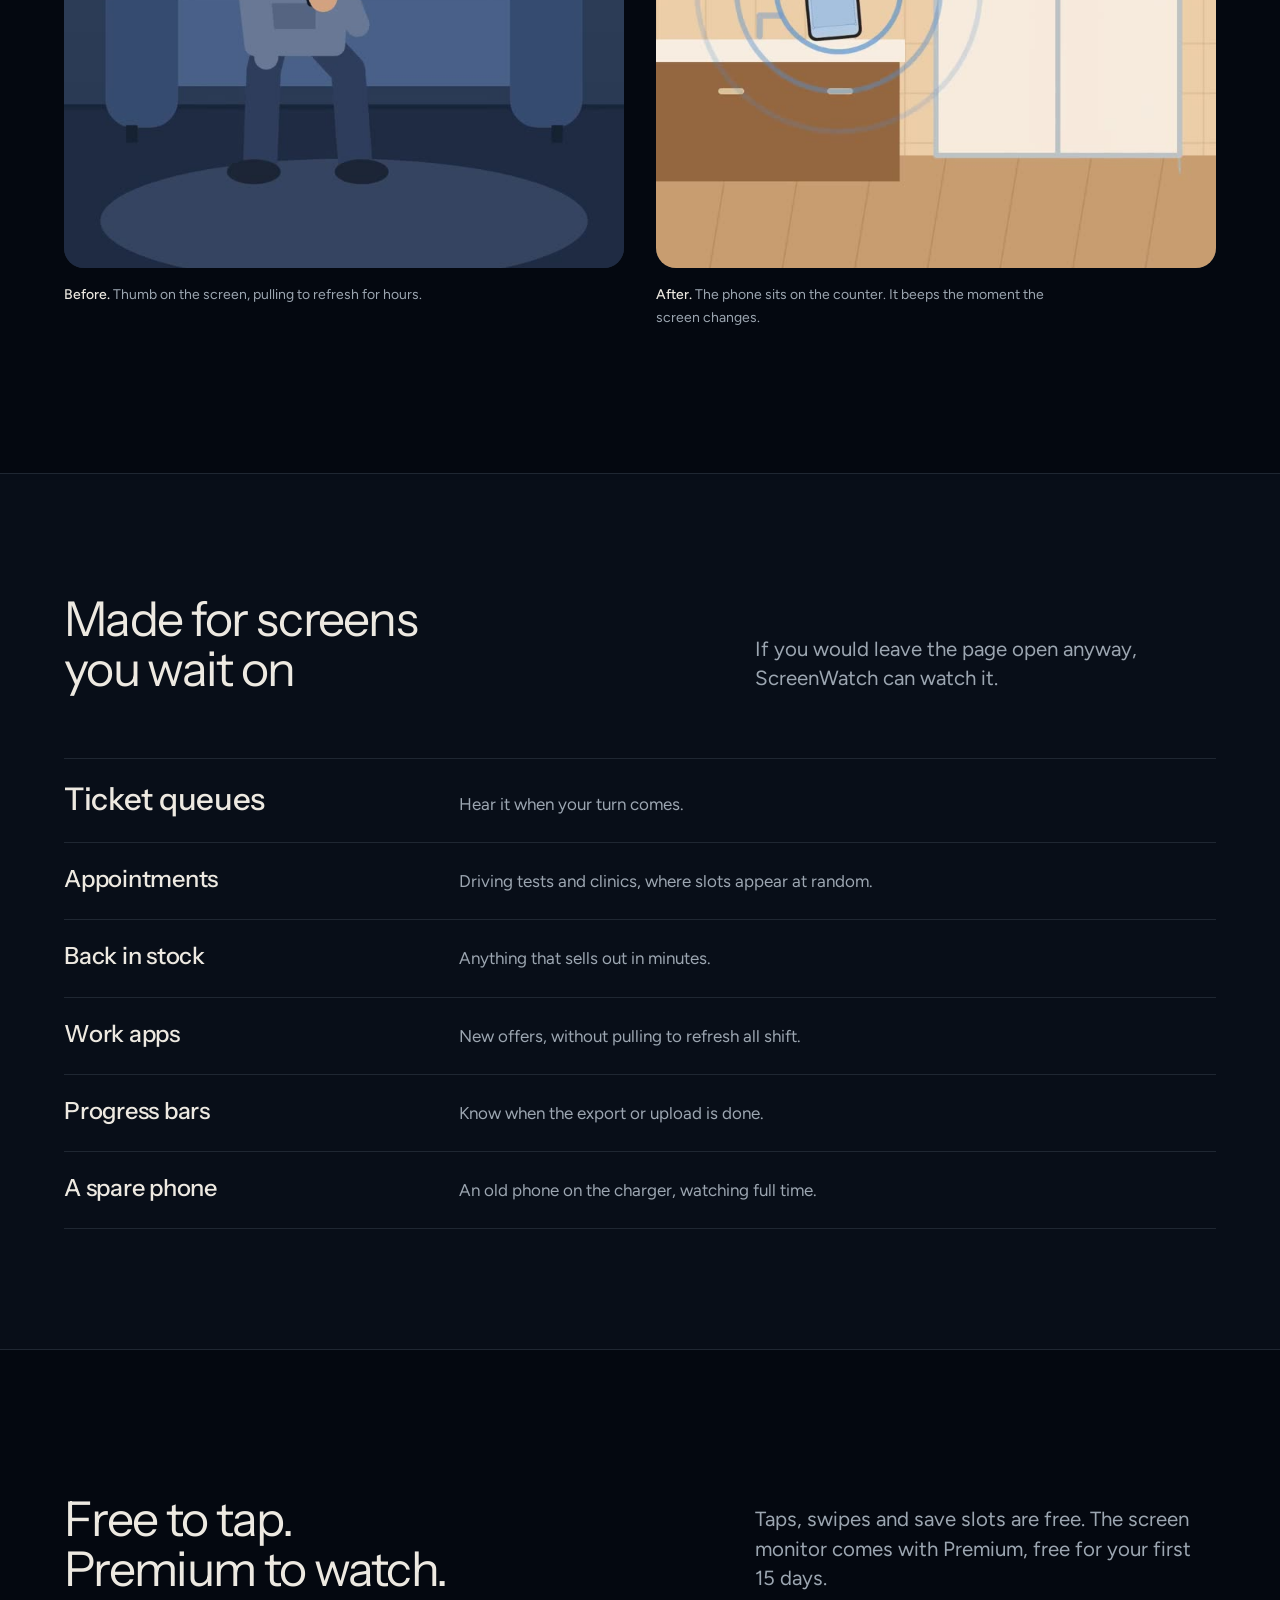
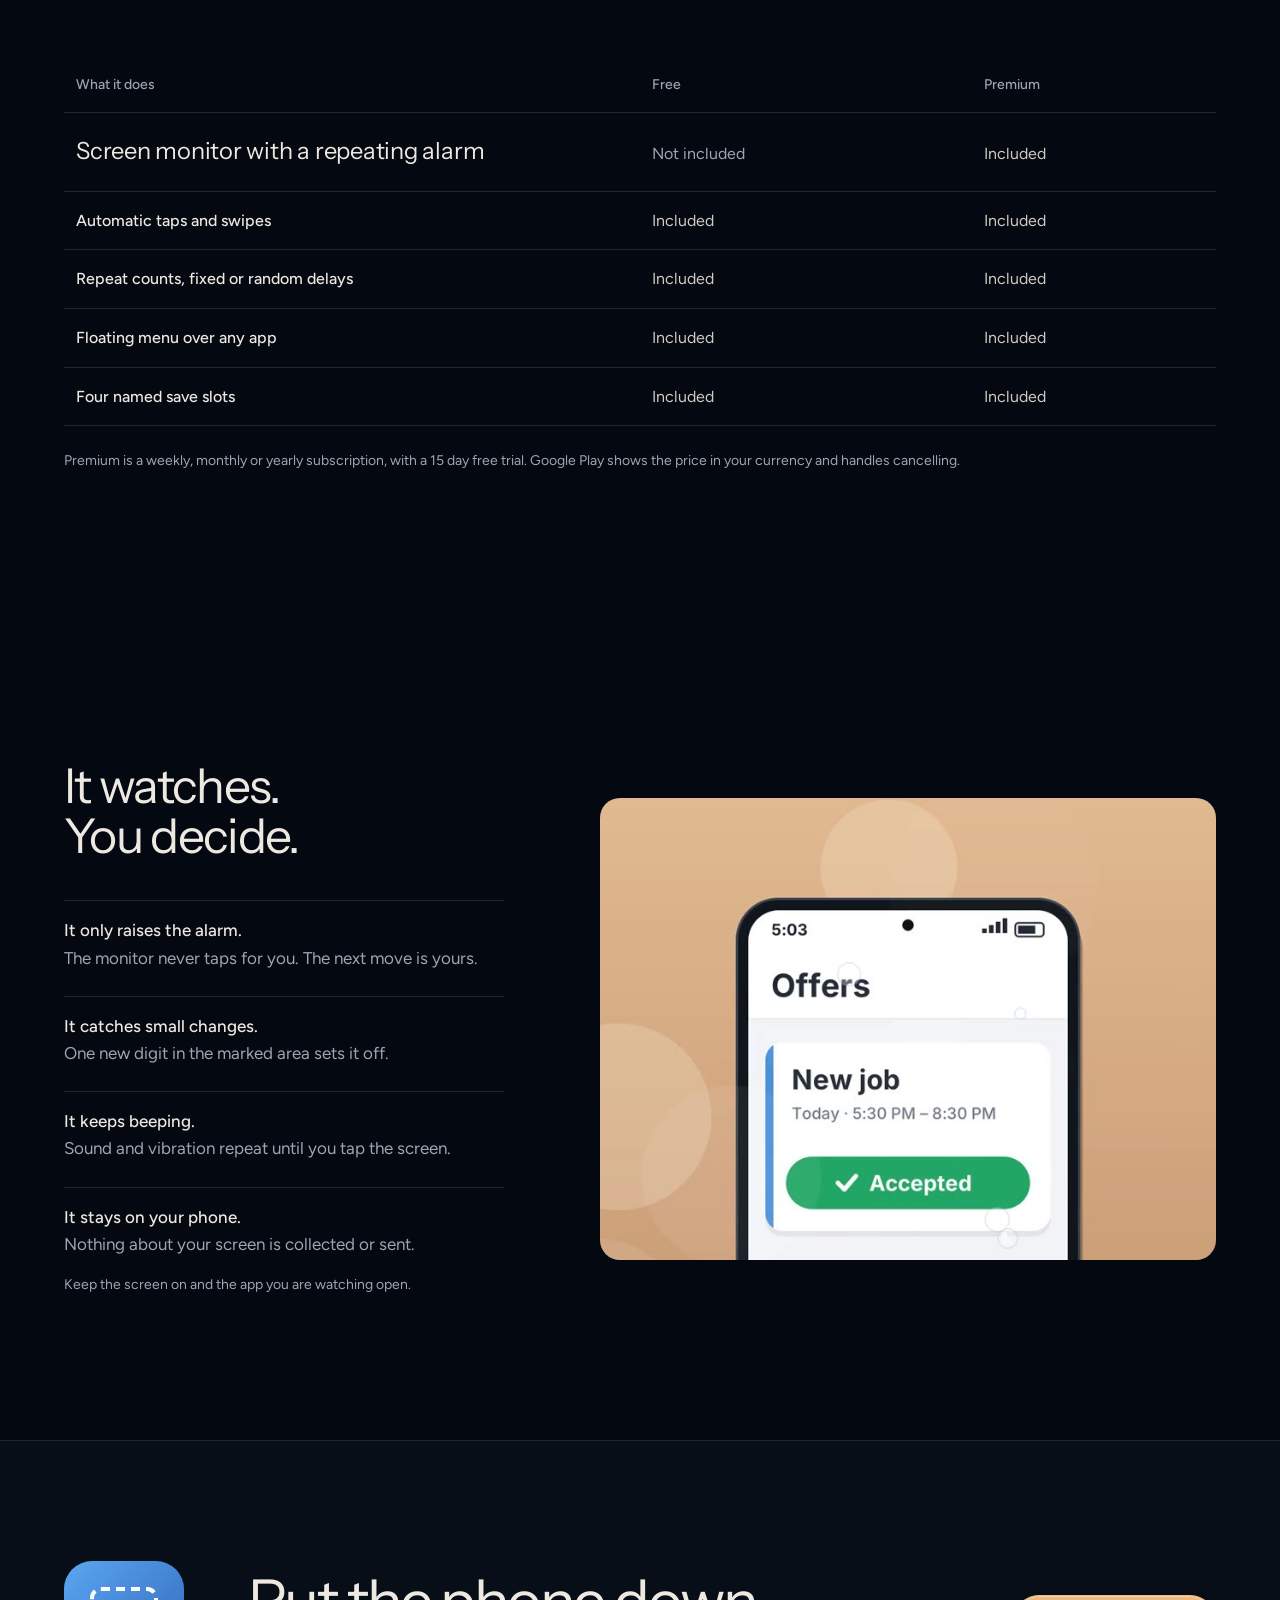
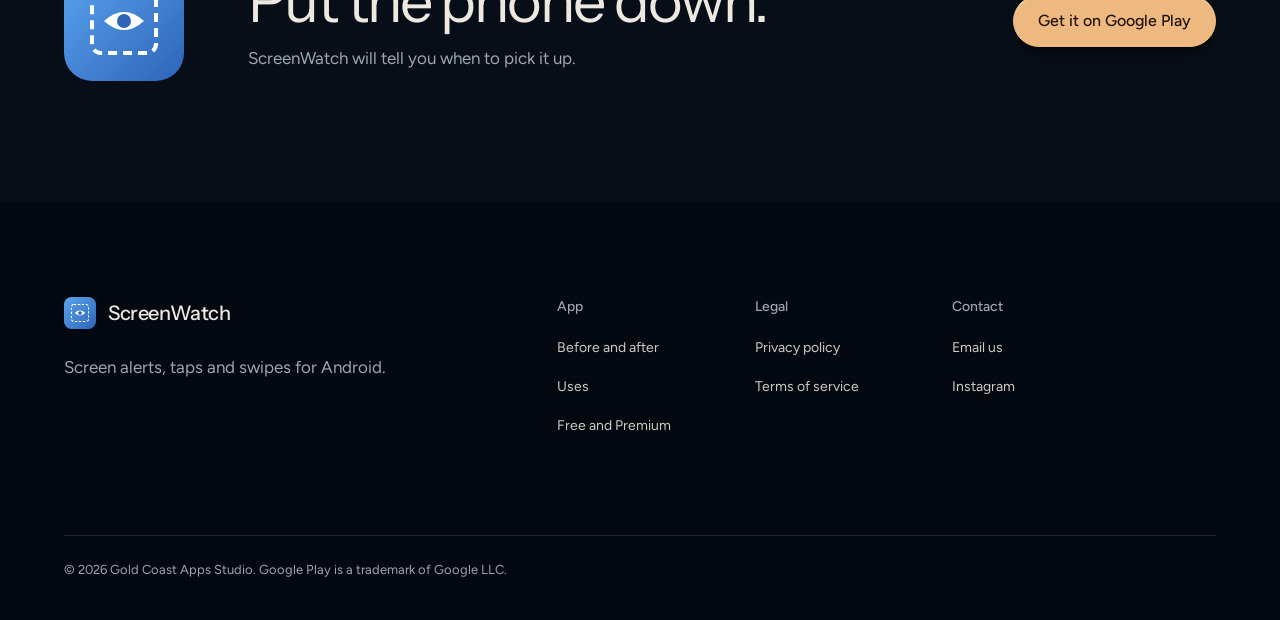
==== commit 461b9df8: "Add files via upload" ====
--- a/index.html
+++ b/index.html
@@ -3,9 +3,9 @@
 <head>
 <meta charset="utf-8">
 <meta name="viewport" content="width=device-width, initial-scale=1">
-<title>ScreenWatch: let your phone do the waiting</title>
-<meta name="description" content="ScreenWatch watches any part of your Android screen and beeps when it changes. Automatic taps and swipes too.">
-<meta property="og:title" content="ScreenWatch: let your phone do the waiting">
+<title>ScreenWatch: Auto Tap &amp; Alert for Android</title>
+<meta name="description" content="Auto taps and swipes on a loop, plus a loud alarm when any part of your Android screen changes. Try Premium free for 15 days.">
+<meta property="og:title" content="ScreenWatch: Auto Tap &amp; Alert">
 <meta property="og:description" content="Mark an area of your screen, walk away, and get an alarm the moment it changes.">
 <meta property="og:image" content="https://screenwatchapp.com/media/poster.jpg">
 <meta name="theme-color" content="#0b111d">
@@ -39,7 +39,7 @@
           <a class="btn btn--primary" href="https://play.google.com/store/apps/details?id=com.screenwatch.app">Get it on Google Play</a>
           <a class="link" href="#before">See the difference</a>
         </div>
-        <p class="hero__meta">For Android 11 and newer.</p>
+        <p class="hero__meta">Try Premium free for 15 days. For Android 11 and newer.</p>
       </div>
       <div class="screen" data-slot="hero" data-kind="product" data-alt="The 30 second promo video, vertical">
         <video data-keep autoplay muted loop playsinline preload="metadata" poster="media/poster.jpg" aria-label="Promo: a phone marks an area of the Offers screen, beeps while its owner showers, and a new job is accepted.">
@@ -97,7 +97,7 @@
     <div class="container">
       <div class="head">
         <h2>Free to tap. Premium to watch.</h2>
-        <p class="lead">Taps and swipes are free. The screen monitor comes with Premium.</p>
+        <p class="lead">Taps, swipes and save slots are free. The screen monitor comes with Premium, free for your first 15 days.</p>
       </div>
       <table class="plans__table">
         <thead><tr><th scope="col">What it does</th><th scope="col">Free</th><th scope="col">Premium</th></tr></thead>
@@ -109,7 +109,7 @@
           <tr><th scope="row">Four named save slots</th><td>Included</td><td>Included</td></tr>
         </tbody>
       </table>
-      <p class="plans__note">Premium is a weekly, monthly or yearly subscription. Google Play shows the price in your currency and handles cancelling.</p>
+      <p class="plans__note">Premium is a weekly, monthly or yearly subscription, with a 15 day free trial. Google Play shows the price in your currency and handles cancelling.</p>
     </div>
   </section>
 
@@ -171,6 +171,7 @@
         <h2>Contact</h2>
         <ul>
           <li><a href="mailto:goldcoastappsstudio@proton.me">Email us</a></li>
+          <li><a href="https://www.instagram.com/screenwatch_app/">Instagram</a></li>
         </ul>
       </div>
     </div>
